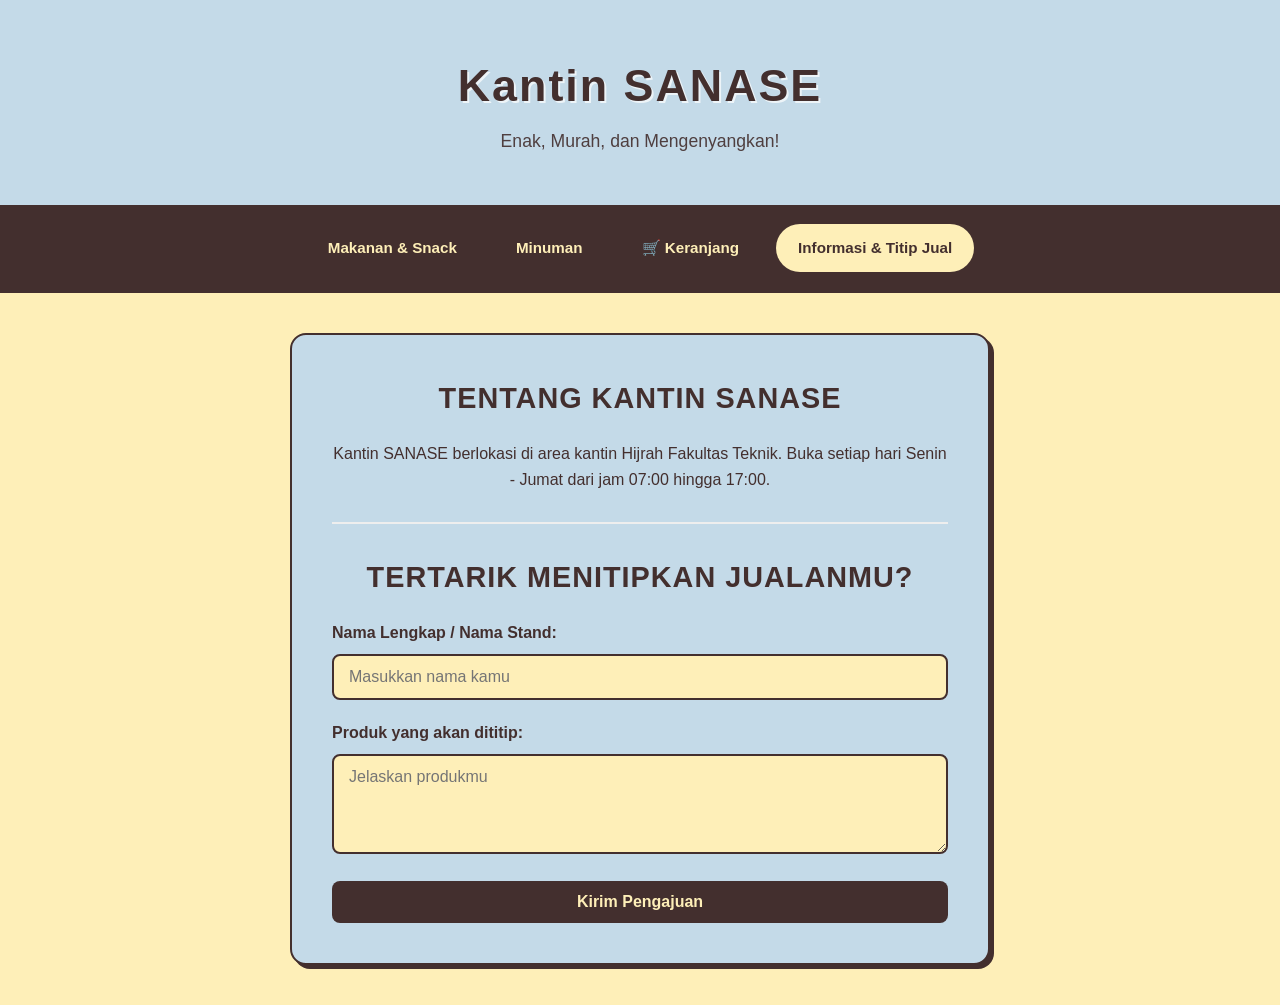
==== informasi.html @ 1feea9b3 "Menambahkan halaman informasi" ====
<!DOCTYPE html>
<html lang="id">
<head>
    <meta charset="UTF-8">
    <meta name="viewport" content="width=device-width, initial-scale=1.0">
    <title>Informasi - Kantin SANASE</title>
    <link rel="stylesheet" href="web.css">
</head>
<body>
    <header>
        <h1>Kantin SANASE</h1>
        <p>Enak, Murah, dan Mengenyangkan!</p>
    </header>

    <nav>
        <a href="makanan.html" class="nav-btn">Makanan & Snack</a>
        <a href="minuman.html" class="nav-btn">Minuman</a>
        <a href="index.html" class="nav-btn">🛒 Keranjang</a>
        <a href="informasi.html" class="nav-btn active">Informasi & Titip Jual</a>
    </nav>

    <div class="container">
        <div class="info-section">
            <h2>Tentang Kantin SANASE</h2>
            <p>Kantin SANASE berlokasi di area kantin Hijrah Fakultas Teknik. Buka setiap hari Senin - Jumat dari jam 07:00 hingga 17:00.</p>
            
            <hr style="border: 1px solid #eee; margin: 30px 0;">

            <h2>Tertarik Menitipkan Jualanmu?</h2>
            <form>
                <div class="form-group">
                    <label for="nama">Nama Lengkap / Nama Stand:</label>
                    <input type="text" id="nama" placeholder="Masukkan nama kamu" required>
                </div>
                <div class="form-group">
                    <label for="produk">Produk yang akan dititip:</label>
                    <textarea id="produk" rows="4" placeholder="Jelaskan produkmu" required></textarea>
                </div>
                <button type="submit" class="submit-btn">Kirim Pengajuan</button>
            </form>
        </div>
    </div>
</body>
</html>
---- web.css ----
/* Deklarasi Variabel Warna dari Kode Kamu */
:root {
    --primary-color: #432f2e;  
    --secondary-color: #c4dae8; 
    --bg-color: #feefb8;       
    --text-color: #432f2e;      
}

/* Reset Dasar */
* {
    margin: 0;
    padding: 0;
    box-sizing: border-box;
    font-family: 'Poppins', sans-serif;
}

body {
    background-color: var(--bg-color); /* Latar belakang Butter */
    color: var(--text-color);
    line-height: 1.6;
}

/* --- BAGIAN HEADER --- */
header {
    background-color: var(--secondary-color); /* Header warna Blue yang menenangkan */
    color: var(--primary-color);
    text-align: center;
    padding: 50px 20px;
    /* Efek garis bawah coklat tegas */
    border-bottom: 4px solid var(--primary-color); 
}

header h1 {
    font-size: 2.8rem;
    font-weight: 700;
    margin-bottom: 5px;
    letter-spacing: 2px;
    /* Bayangan teks putih agar gaya retronya tetap ada */
    text-shadow: 2px 2px 0px rgba(255, 255, 255, 0.7); 
}

header p {
    font-size: 1.1rem;
    font-weight: 500;
    opacity: 0.9;
}

/* --- BAGIAN NAVIGASI  --- */
nav {
    display: flex;
    justify-content: center;
    background-color: #432f2e; /* Disesuaikan dengan Chocopie */
    flex-wrap: wrap;
    position: sticky;
    top: 0;
    z-index: 100;
    /* Tambahan agar tombol tidak berdempetan */
    gap: 15px; 
    padding: 15px 20px;
    border-bottom: 6px solid var(--primary-color);
}

.nav-btn {
    text-decoration: none;
    color: var(--bg-color); /* Teks tombol warna Butter agar kontras di atas coklat */
    background-color: transparent;
    padding: 10px 20px;
    border-radius: 30px;
    font-weight: 600;
    font-size: 0.95rem;
    transition: all 0.3s ease;
    border: 2px solid transparent;
}

.nav-btn:hover {
    border-color: var(--bg-color);
    transform: translateY(-2px);
}

/* Tombol Aktif di Navigasi */
.nav-btn.active {
    background-color: var(--bg-color);
    color: var(--primary-color);
}

/* --- KONTAINER UTAMA --- */
.container {
    max-width: 1000px;
    margin: 40px auto;
    padding: 0 20px;
}

h2 {
    color: var(--primary-color);
    font-size: 1.8rem;
    margin-bottom: 20px;
    font-weight: 700;
    text-align: center;
    text-transform: uppercase;
    letter-spacing: 1px;
}

/* --- GRID MENU (MAKANAN & MINUMAN) --- */
.menu-grid {
    display: grid;
    grid-template-columns: repeat(auto-fit, minmax(280px, 1fr));
    gap: 25px;
}

/* Kotak Menu dengan Gaya "Ada Coklatnya" (Retro Shadow) */
.card {
    background-color: var(--secondary-color); /* Kotak warna Blue agar pas di atas Butter */
    padding: 25px;
    border-radius: 16px;
    text-align: center;
    border: 2px solid var(--primary-color); /* Garis coklat tegas */
    transition: transform 0.3s ease, box-shadow 0.3s ease;
    box-shadow: 4px 4px 0px var(--primary-color); /* Bayangan solid Chocopie */
}

.card:hover {
    transform: translate(-3px, -3px);
    box-shadow: 8px 8px 0px var(--primary-color);
}

.card h3 {
    font-size: 1.3rem;
    color: var(--primary-color);
    margin-bottom: 10px;
    font-weight: 700;
}

.card p {
    color: var(--primary-color);
    font-size: 0.95rem;
    margin-bottom: 15px;
    min-height: 45px;
    opacity: 0.9;
}

.card .price {
    font-size: 1.4rem;
    font-weight: 700;
    color: var(--primary-color);
    margin-bottom: 20px;
}

/* Tombol Umum (Pesan & Submit) */
.pesan-btn, .submit-btn {
    background-color: var(--primary-color); /* Tombol Chocopie */
    color: var(--bg-color); /* Teks Butter */
    border: none;
    padding: 12px 24px;
    border-radius: 8px;
    font-size: 1rem;
    font-weight: 600;
    cursor: pointer;
    width: 100%;
    transition: opacity 0.3s ease, transform 0.2s ease;
}

.pesan-btn:hover, .submit-btn:hover {
    opacity: 0.9;
    transform: scale(1.02);
}

.pesan-btn:active, .submit-btn:active {
    transform: scale(0.98);
}

/* --- BAGIAN FORM & INFORMASI --- */
.info-section {
    background-color: var(--secondary-color); /* Latar Blue */
    padding: 40px;
    border-radius: 16px;
    border: 2px solid var(--primary-color);
    box-shadow: 4px 4px 0px var(--primary-color);
    max-width: 700px;
    margin: 0 auto;
}

.info-section p {
    color: var(--primary-color);
    margin-bottom: 15px;
    text-align: center;
}

.form-group {
    margin-bottom: 20px;
    text-align: left;
}

.form-group label {
    display: block;
    margin-bottom: 8px;
    font-weight: 600;
    color: var(--primary-color);
}

.form-group input, 
.form-group textarea {
    width: 100%;
    padding: 12px 15px;
    border: 2px solid var(--primary-color);
    border-radius: 8px;
    font-size: 1rem;
    background-color: var(--bg-color);
    transition: all 0.3s ease;
    color: var(--primary-color);
}

.form-group input:focus, 
.form-group textarea:focus {
    outline: none;
    background-color: #ffffff;
}

textarea {
    resize: vertical;
    font-family: inherit;
}

#daftar-pesanan {
    background-color: var(--bg-color);
    padding: 20px;
    border-radius: 8px;
    border: 2px dashed var(--primary-color);
    margin-bottom: 20px;
    text-align: center;
}

/* Responsivitas untuk layar kecil */
@media (max-width: 600px) {
    header h1 {
        font-size: 2rem;
    }
    
    .nav-btn {
        width: 100%;
        text-align: center;
    }

    .info-section {
        padding: 25px 15px;
    }
}
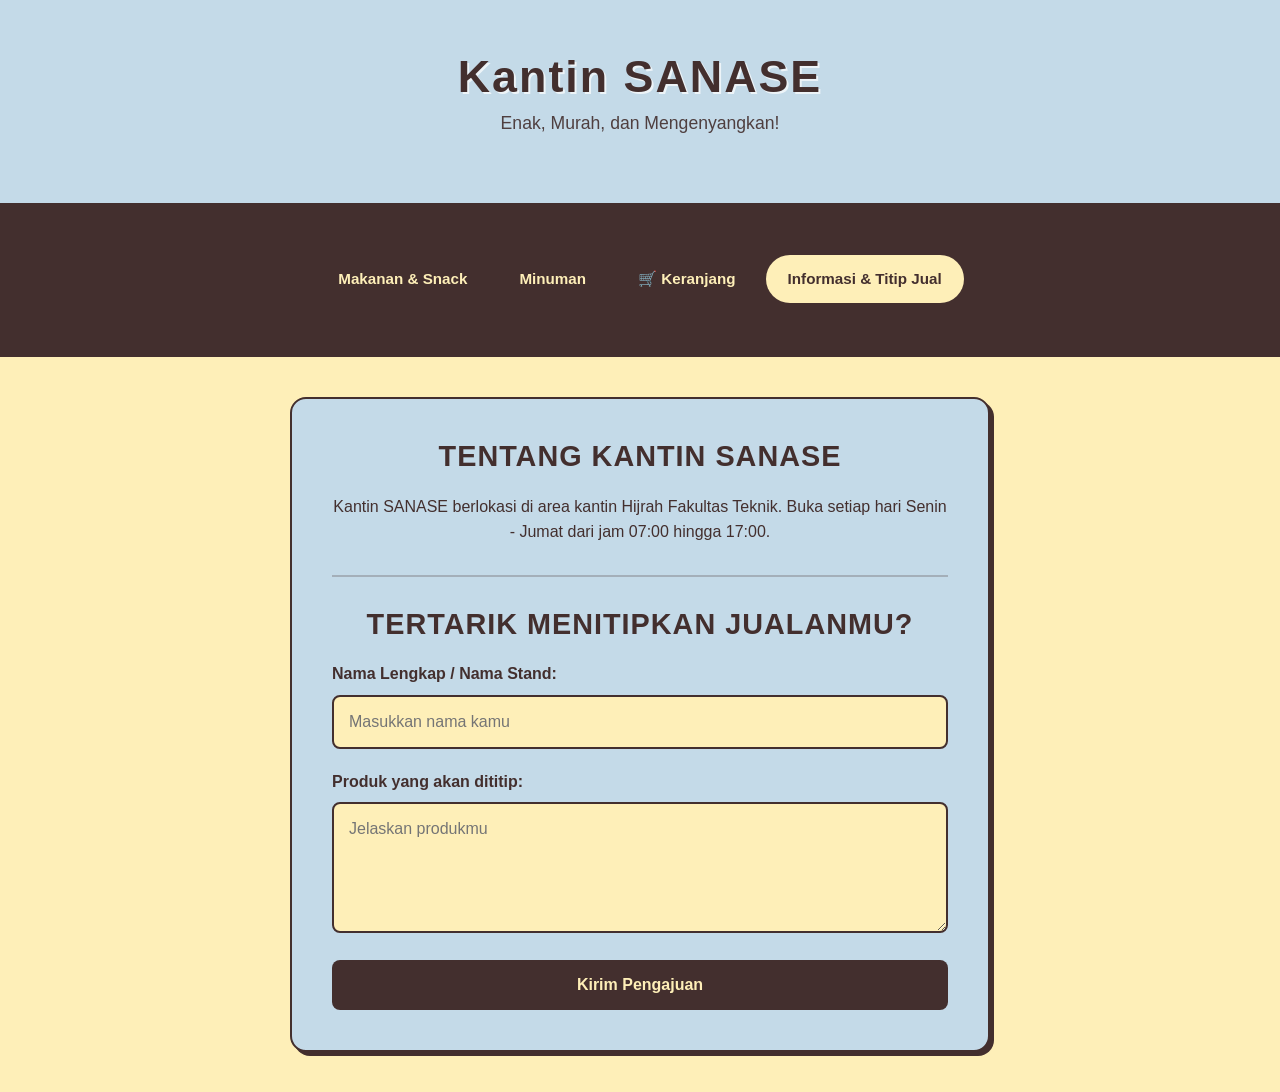
==== commit 2a451163: "Menambahkan fitur responsif dan navbar" ====
--- a/informasi.html
+++ b/informasi.html
@@ -4,6 +4,7 @@
     <meta charset="UTF-8">
     <meta name="viewport" content="width=device-width, initial-scale=1.0">
     <title>Informasi - Kantin SANASE</title>
+    <link href="https://cdn.jsdelivr.net/npm/bootstrap@5.3.0/dist/css/bootstrap.min.css" rel="stylesheet">
     <link rel="stylesheet" href="web.css">
 </head>
 <body>
@@ -12,11 +13,21 @@
         <p>Enak, Murah, dan Mengenyangkan!</p>
     </header>
 
-    <nav>
-        <a href="makanan.html" class="nav-btn">Makanan & Snack</a>
-        <a href="minuman.html" class="nav-btn">Minuman</a>
-        <a href="index.html" class="nav-btn">🛒 Keranjang</a>
-        <a href="informasi.html" class="nav-btn active">Informasi & Titip Jual</a>
+<nav class="navbar navbar-expand-lg sticky-top">
+  <div class="container-fluid container p-0 position-relative">
+    <a class="navbar-brand text-light fw-bold d-lg-none text-center w-100 me-0" href="index.html">Kantin SANASE</a>
+    <button class="navbar-toggler bg-light position-absolute end-0" type="button" data-bs-toggle="collapse" data-bs-target="#navbarNav">
+      <span class="navbar-toggler-icon"></span>
+    </button>
+        <div class="collapse navbar-collapse justify-content-center" id="navbarNav">
+          <div class="navbar-nav gap-2 text-center w-100 justify-content-center my-2 my-lg-0">
+            <a class="nav-btn" href="makanan.html">Makanan & Snack</a>
+            <a class="nav-btn" href="minuman.html">Minuman</a>
+            <a class="nav-btn" href="index.html">🛒 Keranjang</a>
+            <a class="nav-btn active" aria-current="page" href="informasi.html">Informasi & Titip Jual</a>
+          </div>
+        </div>
+      </div>
     </nav>
 
     <div class="container">
@@ -24,7 +35,7 @@
             <h2>Tentang Kantin SANASE</h2>
             <p>Kantin SANASE berlokasi di area kantin Hijrah Fakultas Teknik. Buka setiap hari Senin - Jumat dari jam 07:00 hingga 17:00.</p>
             
-            <hr style="border: 1px solid #eee; margin: 30px 0;">
+            <hr style="border: 1px solid var(--primary-color); margin: 30px 0;">
 
             <h2>Tertarik Menitipkan Jualanmu?</h2>
             <form>
@@ -40,5 +51,7 @@
             </form>
         </div>
     </div>
+
+    <script src="https://cdn.jsdelivr.net/npm/bootstrap@5.3.0/dist/js/bootstrap.bundle.min.js"></script>
 </body>
-</html>+</html>
--- a/web.css
+++ b/web.css
@@ -1,4 +1,3 @@
-/* Deklarasi Variabel Warna dari Kode Kamu */
 :root {
     --primary-color: #432f2e;  
     --secondary-color: #c4dae8; 
@@ -6,7 +5,6 @@
     --text-color: #432f2e;      
 }
 
-/* Reset Dasar */
 * {
     margin: 0;
     padding: 0;
@@ -15,18 +13,16 @@
 }
 
 body {
-    background-color: var(--bg-color); /* Latar belakang Butter */
+    background-color: var(--bg-color); 
     color: var(--text-color);
     line-height: 1.6;
 }
 
-/* --- BAGIAN HEADER --- */
 header {
-    background-color: var(--secondary-color); /* Header warna Blue yang menenangkan */
+    background-color: var(--secondary-color); 
     color: var(--primary-color);
     text-align: center;
     padding: 50px 20px;
-    /* Efek garis bawah coklat tegas */
     border-bottom: 4px solid var(--primary-color); 
 }
 
@@ -35,7 +31,6 @@
     font-weight: 700;
     margin-bottom: 5px;
     letter-spacing: 2px;
-    /* Bayangan teks putih agar gaya retronya tetap ada */
     text-shadow: 2px 2px 0px rgba(255, 255, 255, 0.7); 
 }
 
@@ -45,16 +40,14 @@
     opacity: 0.9;
 }
 
-/* --- BAGIAN NAVIGASI  --- */
 nav {
     display: flex;
     justify-content: center;
-    background-color: #432f2e; /* Disesuaikan dengan Chocopie */
+    background-color: #432f2e; 
     flex-wrap: wrap;
     position: sticky;
     top: 0;
     z-index: 100;
-    /* Tambahan agar tombol tidak berdempetan */
     gap: 15px; 
     padding: 15px 20px;
     border-bottom: 6px solid var(--primary-color);
@@ -62,7 +55,7 @@
 
 .nav-btn {
     text-decoration: none;
-    color: var(--bg-color); /* Teks tombol warna Butter agar kontras di atas coklat */
+    color: var(--bg-color); 
     background-color: transparent;
     padding: 10px 20px;
     border-radius: 30px;
@@ -77,13 +70,11 @@
     transform: translateY(-2px);
 }
 
-/* Tombol Aktif di Navigasi */
 .nav-btn.active {
     background-color: var(--bg-color);
     color: var(--primary-color);
 }
 
-/* --- KONTAINER UTAMA --- */
 .container {
     max-width: 1000px;
     margin: 40px auto;
@@ -100,22 +91,20 @@
     letter-spacing: 1px;
 }
 
-/* --- GRID MENU (MAKANAN & MINUMAN) --- */
 .menu-grid {
     display: grid;
     grid-template-columns: repeat(auto-fit, minmax(280px, 1fr));
     gap: 25px;
 }
 
-/* Kotak Menu dengan Gaya "Ada Coklatnya" (Retro Shadow) */
 .card {
-    background-color: var(--secondary-color); /* Kotak warna Blue agar pas di atas Butter */
+    background-color: var(--secondary-color); 
     padding: 25px;
     border-radius: 16px;
     text-align: center;
-    border: 2px solid var(--primary-color); /* Garis coklat tegas */
+    border: 2px solid var(--primary-color); 
     transition: transform 0.3s ease, box-shadow 0.3s ease;
-    box-shadow: 4px 4px 0px var(--primary-color); /* Bayangan solid Chocopie */
+    box-shadow: 4px 4px 0px var(--primary-color); 
 }
 
 .card:hover {
@@ -145,10 +134,9 @@
     margin-bottom: 20px;
 }
 
-/* Tombol Umum (Pesan & Submit) */
 .pesan-btn, .submit-btn {
-    background-color: var(--primary-color); /* Tombol Chocopie */
-    color: var(--bg-color); /* Teks Butter */
+    background-color: var(--primary-color); 
+    color: var(--bg-color); 
     border: none;
     padding: 12px 24px;
     border-radius: 8px;
@@ -168,9 +156,8 @@
     transform: scale(0.98);
 }
 
-/* --- BAGIAN FORM & INFORMASI --- */
 .info-section {
-    background-color: var(--secondary-color); /* Latar Blue */
+    background-color: var(--secondary-color); 
     padding: 40px;
     border-radius: 16px;
     border: 2px solid var(--primary-color);
@@ -229,7 +216,6 @@
     text-align: center;
 }
 
-/* Responsivitas untuk layar kecil */
 @media (max-width: 600px) {
     header h1 {
         font-size: 2rem;
@@ -243,4 +229,19 @@
     .info-section {
         padding: 25px 15px;
     }
+}
+
+.kontainer-menu {
+  display: flex;
+  justify-content: center;
+  flex-wrap: wrap;
+  gap: 20px;
+  padding: 20px;
+}
+
+@media (max-width: 768px) {
+  .kontainer-menu {
+    flex-direction: column;
+    align-items: center;
+  }
 }
